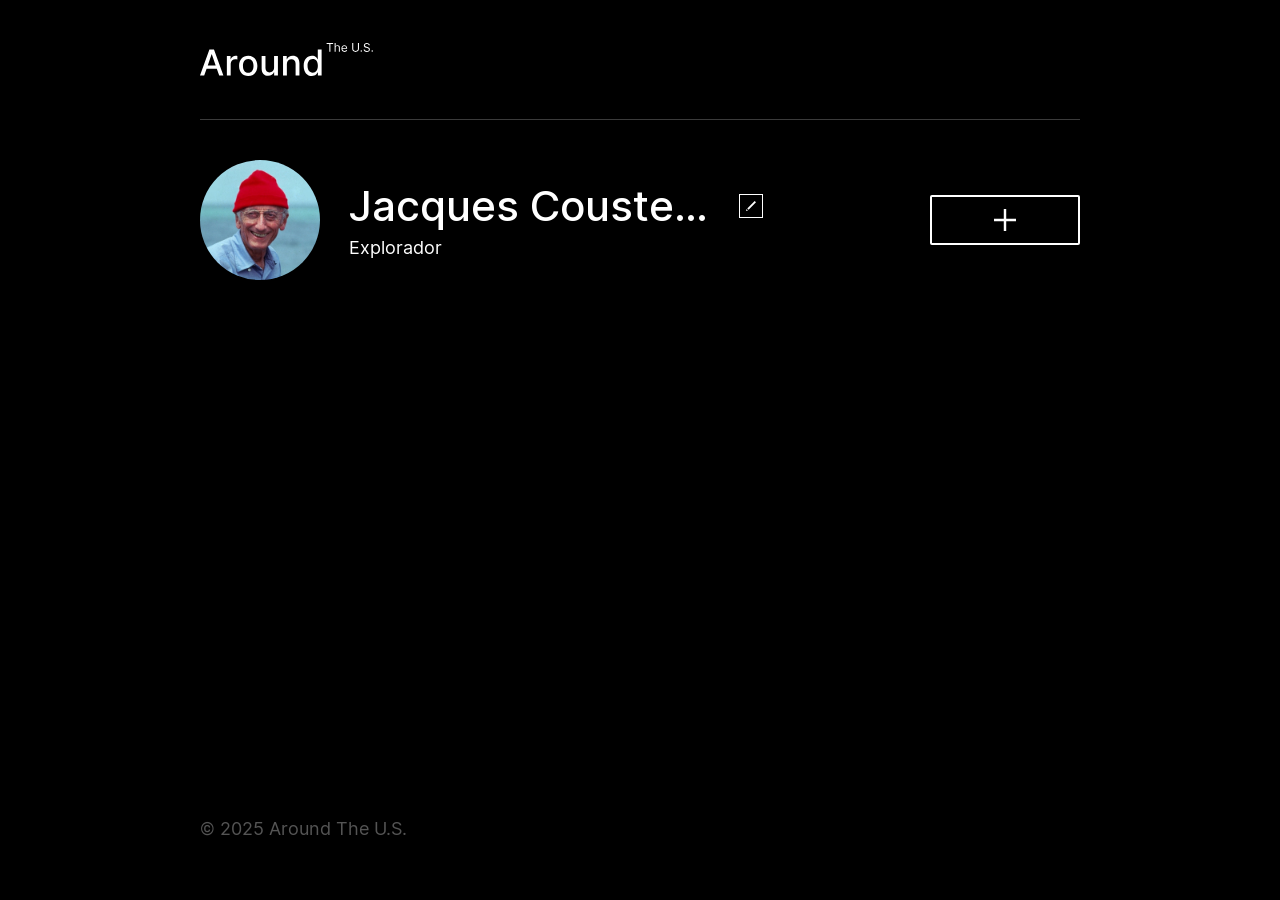
==== index.html @ f2985935 "chore:fix cards readme html" ====
<!doctype html>
<html lang="pt">
  <head>
    <meta charset="UTF-8" />
    <meta content="width=device-width, initial-scale=1.0" name="viewport" />
    <meta content="ie=edge" http-equiv="X-UA-Compatible" />
    <title>Around The U.S.</title>
    <link href="./pages/index.css" rel="stylesheet" />
  </head>
  <body class="page">
    <div class="page__content">
      <header class="header page__section">
        <img
          alt="Logotipo Around The U.S."
          class="logo header__logo"
          src="./images/logo.svg"
        />
      </header>
      <main class="content">
        <section class="profile page__section">
          <img class="profile__image" src="./images/avatar.jpg" alt="Avatar" />
          <div class="profile__info">
            <h1 class="profile__title">Jacques Cousteau</h1>
            <button
              aria-label="Editar perfil"
              class="profile__edit-button"
              type="button"
            ></button>
            <p class="profile__description">Explorador</p>
          </div>
          <button
            aria-label="Adicionar cartão"
            class="profile__add-button"
            type="button"
          ></button>
        </section>
        <section class="cards page__section">
          <ul class="cards__list"></ul>
          <template id="card-template">
            <li class="card">
              <img class="card__image" src="" alt="" />
              <button
                aria-label="Excluir cartão"
                class="card__delete-button"
                type="button"
              ></button>
              <div class="card__description">
                <h2 class="card__title"></h2>
                <button
                  aria-label="Botão de curtir"
                  class="card__like-button"
                  type="button"
                ></button>
              </div>
            </li>
          </template>
        </section>
      </main>
      <footer class="footer page__section">
        <p class="footer__copyright">© 2025 Around The U.S.</p>
      </footer>
      <div class="popup" id="edit-popup">
        <div class="popup__content">
          <button
            aria-label="Fechar pop-up"
            class="popup__close"
            type="button"
          ></button>
          <h3 class="popup__title">Editar perfil</h3>
          <form class="popup__form" id="edit-profile-form">
            <input
              class="popup__input popup__input_type_name"
              name="name"
              placeholder="Nome"
              type="text"
            />
            <input
              class="popup__input popup__input_type_description"
              name="description"
              placeholder="Sobre mim"
              type="text"
            />
            <button class="button popup__button" type="submit">Salvar</button>
          </form>
        </div>
      </div>
      <div class="popup" id="new-card-popup">
        <div class="popup__content">
          <button
            aria-label="Fechar pop-up"
            class="popup__close"
            type="button"
          ></button>
          <h3 class="popup__title">Novo local</h3>
          <form class="popup__form" id="new-card-form">
            <input
              class="popup__input popup__input_type_card-name"
              name="place-name"
              placeholder="Título"
              required
              type="text"
            />
            <input
              class="popup__input popup__input_type_url"
              name="link"
              placeholder="Link de Imagem"
              required
              type="url"
            />
            <button class="button popup__button" type="submit">Criar</button>
          </form>
        </div>
      </div>
      <div class="popup" id="image-popup">
        <div class="popup__content popup__content_content_image">
          <button
            aria-label="Fechar pop-up"
            class="popup__close"
            type="button"
          ></button>
          <img alt="" class="popup__image" src="#" />
          <p class="popup__caption"></p>
        </div>
      </div>
    </div>
    <script src="./scripts/index.js"></script>
  </body>
</html>
---- pages/index.css ----
@import url("../vendor/normalize.css");
@import url("../vendor/fonts.css");

@import url("../blocks/page.css");
@import url("../blocks/header.css");
@import url("../blocks/content.css");
@import url("../blocks/footer.css");
@import url("../blocks/profile.css");
@import url("../blocks/cards.css");
@import url("../blocks/card.css");
@import url("../blocks/popup.css");
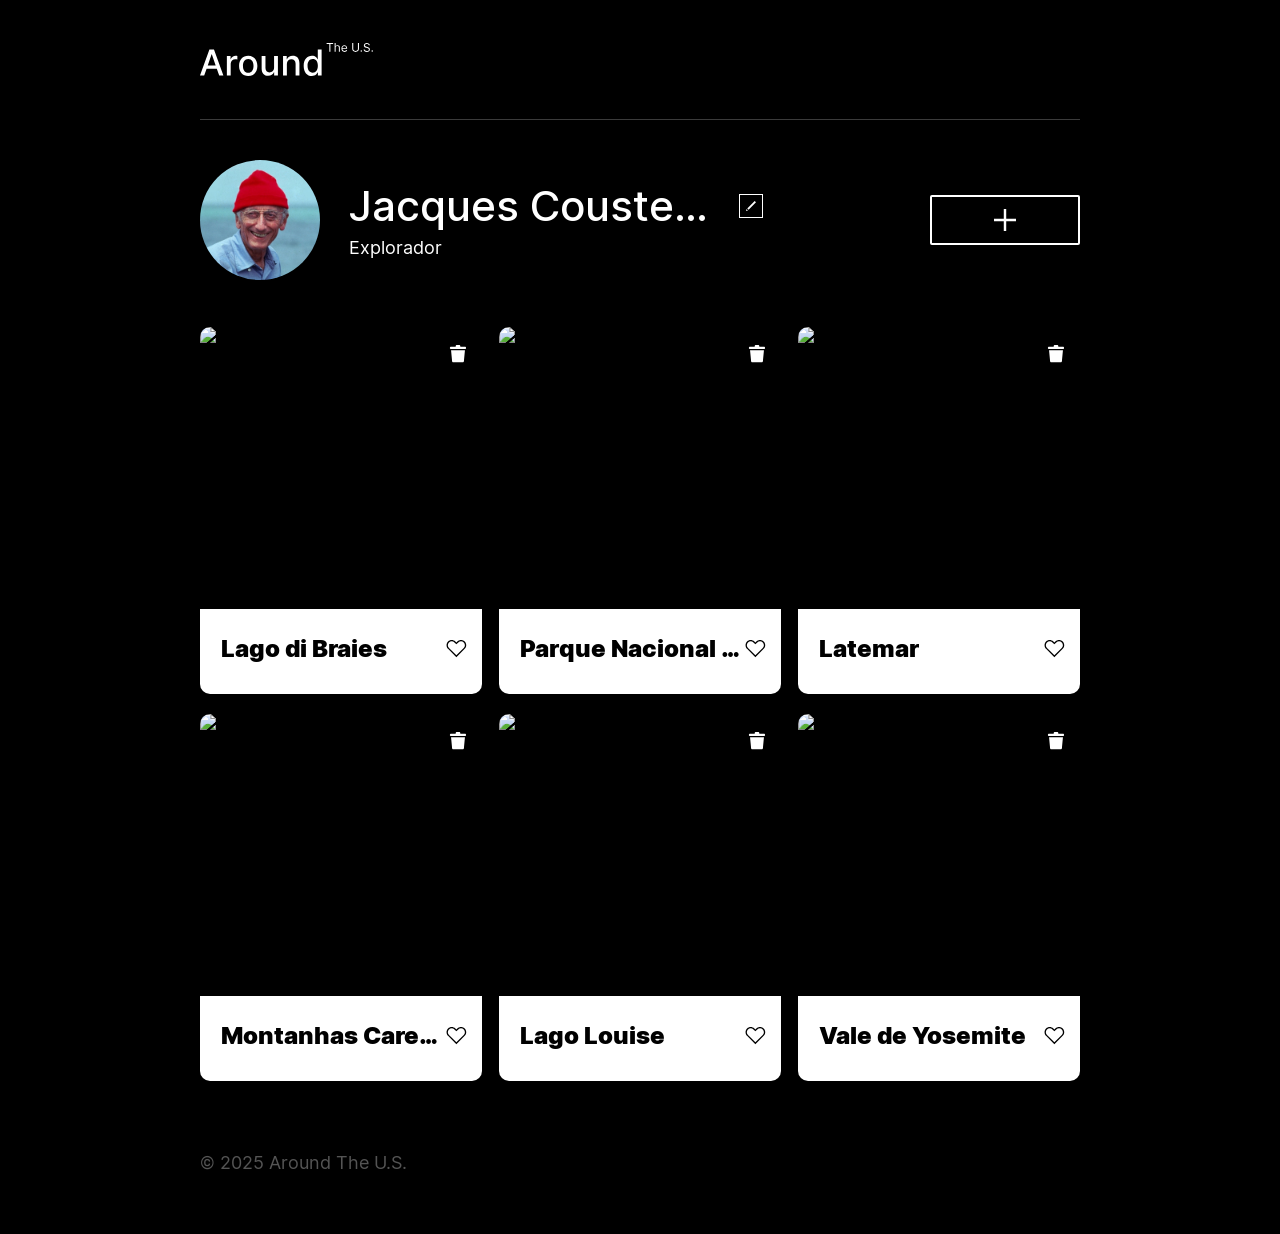
==== commit 225e9ae5: "chore: active inputs and popups" ====
--- a/index.html
+++ b/index.html
@@ -67,20 +67,32 @@
             type="button"
           ></button>
           <h3 class="popup__title">Editar perfil</h3>
-          <form class="popup__form" id="edit-profile-form">
+          <form class="popup__form" id="edit-profile-form" name="edit-form">
             <input
-              class="popup__input popup__input_type_name"
+              class="form__input"
+              id="profile-name"
               name="name"
               placeholder="Nome"
               type="text"
+              required
+              minlength="2"
+              maxlength="40"
             />
+            <span class="form__input-error profile-name-error"></span>
+
             <input
-              class="popup__input popup__input_type_description"
+              class="form__input"
+              id="profile-description"
               name="description"
               placeholder="Sobre mim"
               type="text"
+              required
+              minlength="2"
+              maxlength="200"
             />
-            <button class="button popup__button" type="submit">Salvar</button>
+            <span class="form__input-error profile-description-error"></span>
+
+            <button type="submit" class="form__submit">Salvar</button>
           </form>
         </div>
       </div>
@@ -92,22 +104,30 @@
             type="button"
           ></button>
           <h3 class="popup__title">Novo local</h3>
-          <form class="popup__form" id="new-card-form">
+          <form class="popup__form" id="new-card-form" name="add-form">
             <input
-              class="popup__input popup__input_type_card-name"
-              name="place-name"
+              type="text"
+              class="form__input popup__input_type_card-name"
+              id="add-title"
+              name="title"
               placeholder="Título"
               required
-              type="text"
+              minlength="2"
+              maxlength="30"
             />
+            <span class="form__input-error add-title-error"></span>
+
             <input
-              class="popup__input popup__input_type_url"
-              name="link"
-              placeholder="Link de Imagem"
+              type="url"
+              class="form__input popup__input_type_url"
+              id="add-url"
+              name="url"
+              placeholder="Link da imagem"
               required
-              type="url"
             />
-            <button class="button popup__button" type="submit">Criar</button>
+            <span class="form__input-error add-url-error"></span>
+
+            <button type="submit" class="form__submit">Salvar</button>
           </form>
         </div>
       </div>
--- a/pages/index.css
+++ b/pages/index.css
@@ -1,6 +1,7 @@
 @import url("../vendor/normalize.css");
 @import url("../vendor/fonts.css");
 
+@import url("../blocks/form.css");
 @import url("../blocks/page.css");
 @import url("../blocks/header.css");
 @import url("../blocks/content.css");
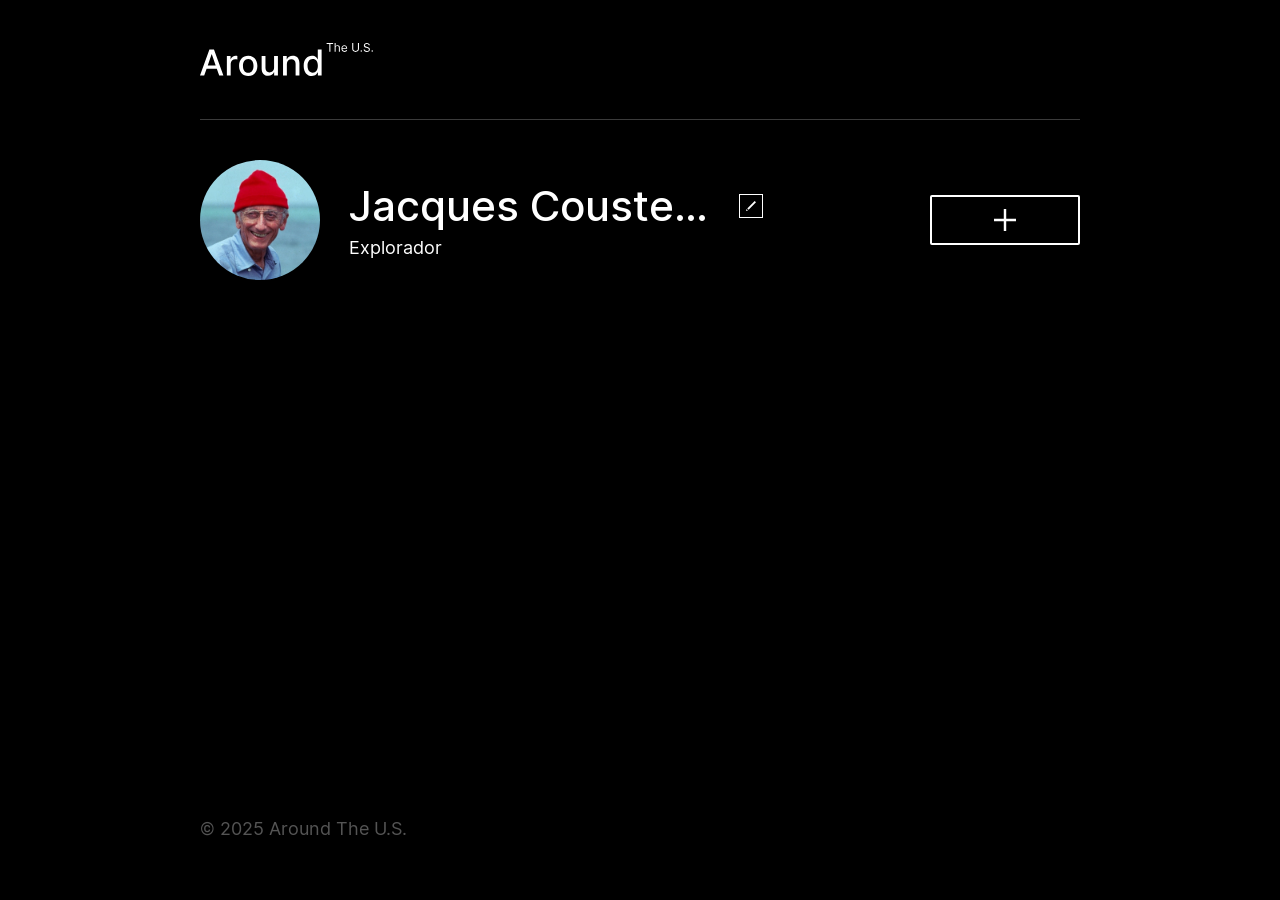
==== commit a15e202c: "add JS" ====
--- a/index.html
+++ b/index.html
@@ -68,31 +68,33 @@
           ></button>
           <h3 class="popup__title">Editar perfil</h3>
           <form class="popup__form" id="edit-profile-form" name="edit-form">
-            <input
-              class="form__input"
-              id="profile-name"
-              name="name"
-              placeholder="Nome"
-              type="text"
-              required
-              minlength="2"
-              maxlength="40"
-            />
-            <span class="form__input-error profile-name-error"></span>
-
-            <input
-              class="form__input"
-              id="profile-description"
-              name="description"
-              placeholder="Sobre mim"
-              type="text"
-              required
-              minlength="2"
-              maxlength="200"
-            />
-            <span class="form__input-error profile-description-error"></span>
-
-            <button type="submit" class="form__submit">Salvar</button>
+            <label class="popup__field">
+              <input
+                class="popup__input"
+                id="profile-name"
+                name="name"
+                placeholder="Nome"
+                type="text"
+                required
+                minlength="2"
+                maxlength="40"
+              />
+              <span class="popup__input-error profile-name-error"></span>
+            </label>
+            <label class="popup__field">
+              <input
+                class="popup__input"
+                id="profile-description"
+                name="description"
+                placeholder="Sobre mim"
+                type="text"
+                required
+                minlength="2"
+                maxlength="200"
+              />
+              <span class="popup__input-error profile-description-error"></span>
+            </label>
+            <button type="submit" class="popup__submit">Salvar</button>
           </form>
         </div>
       </div>
@@ -105,29 +107,33 @@
           ></button>
           <h3 class="popup__title">Novo local</h3>
           <form class="popup__form" id="new-card-form" name="add-form">
-            <input
-              type="text"
-              class="form__input popup__input_type_card-name"
-              id="add-title"
-              name="title"
-              placeholder="Título"
-              required
-              minlength="2"
-              maxlength="30"
-            />
-            <span class="form__input-error add-title-error"></span>
+            <label class="popup__field">
+              <input
+                type="text"
+                class="popup__input"
+                id="add-title"
+                name="title"
+                placeholder="Título"
+                required
+                minlength="2"
+                maxlength="30"
+              />
+              <span class="popup__input-error add-title-error"></span>
+            </label>
 
-            <input
-              type="url"
-              class="form__input popup__input_type_url"
-              id="add-url"
-              name="url"
-              placeholder="Link da imagem"
-              required
-            />
-            <span class="form__input-error add-url-error"></span>
+            <label class="popup__field">
+              <input
+                type="url"
+                class="popup__input popup__input_type_url"
+                id="add-url"
+                name="url"
+                placeholder="Link da imagem"
+                required
+              />
+              <span class="popup__input-error add-url-error"></span>
+            </label>
 
-            <button type="submit" class="form__submit">Salvar</button>
+            <button type="submit" class="popup__submit">Salvar</button>
           </form>
         </div>
       </div>
@@ -143,6 +149,6 @@
         </div>
       </div>
     </div>
-    <script src="./scripts/index.js"></script>
+    <script type="module" src="index.js"></script>
   </body>
 </html>
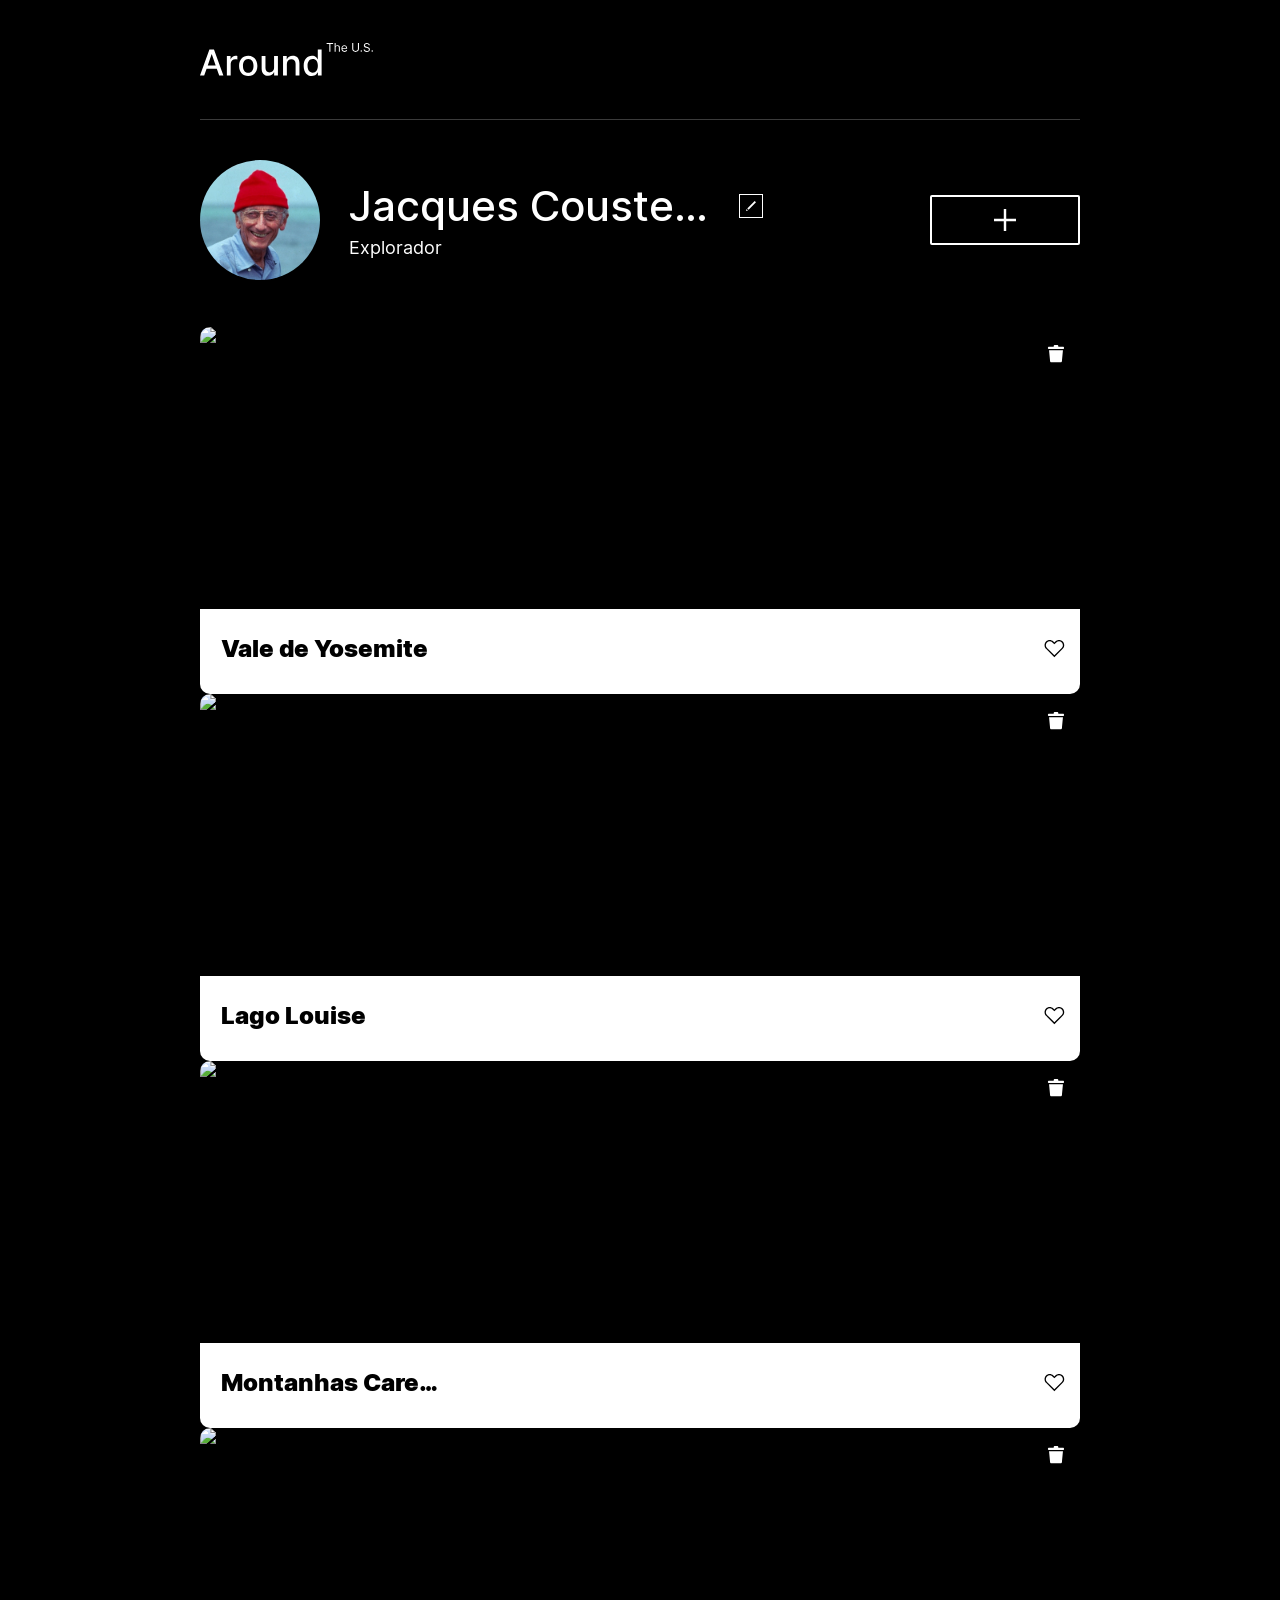
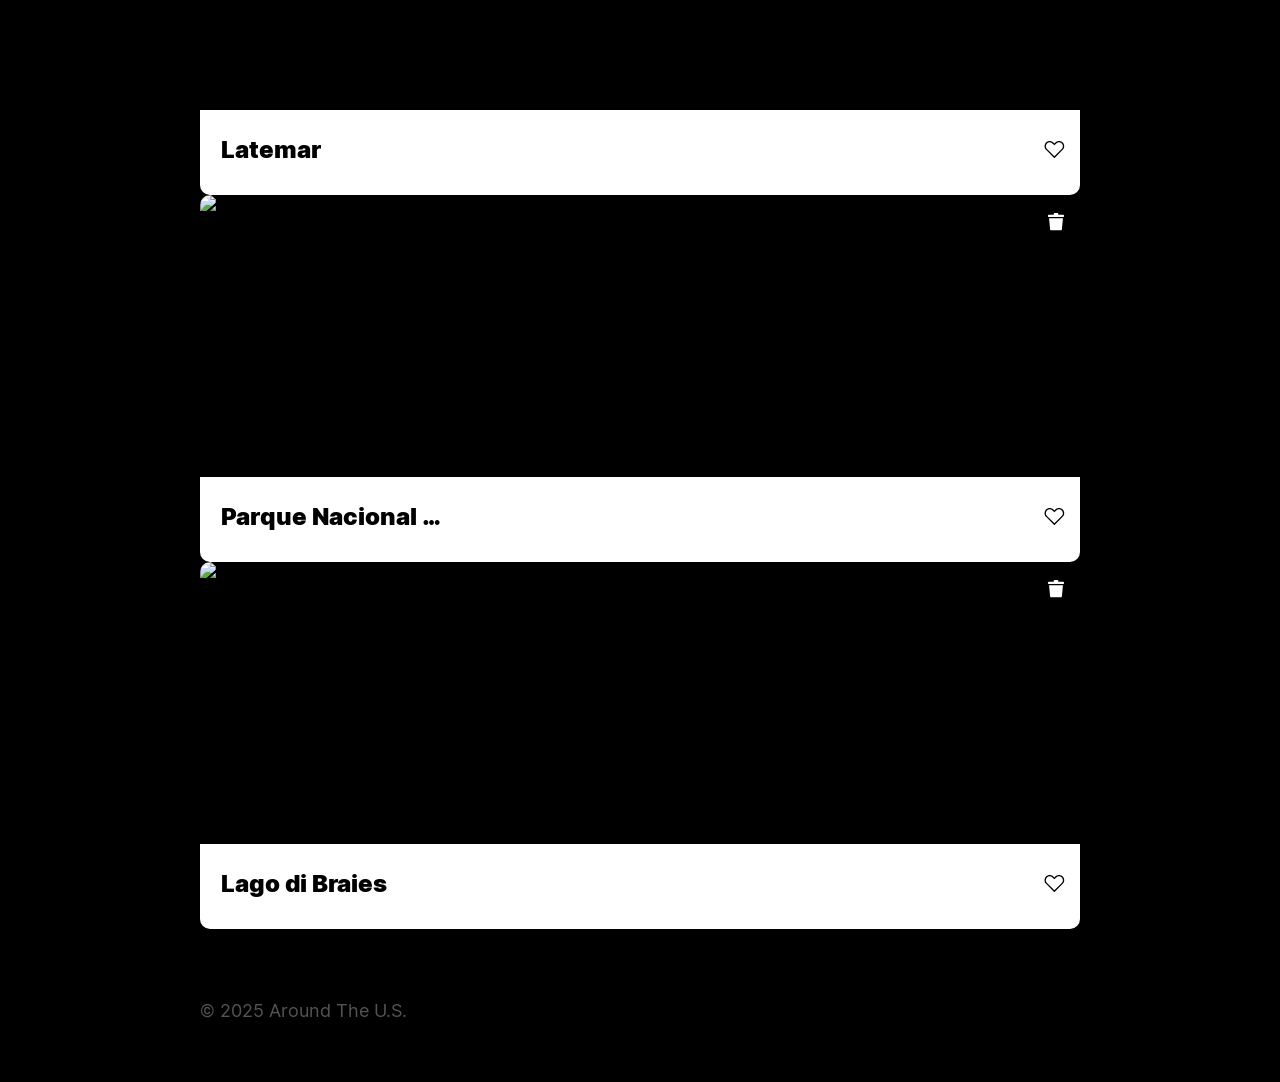
==== commit 648509ff: "fix bugs" ====
--- a/index.html
+++ b/index.html
@@ -149,6 +149,6 @@
         </div>
       </div>
     </div>
-    <script type="module" src="index.js"></script>
+    <script type="module" src="./scripts/index.js"></script>
   </body>
 </html>
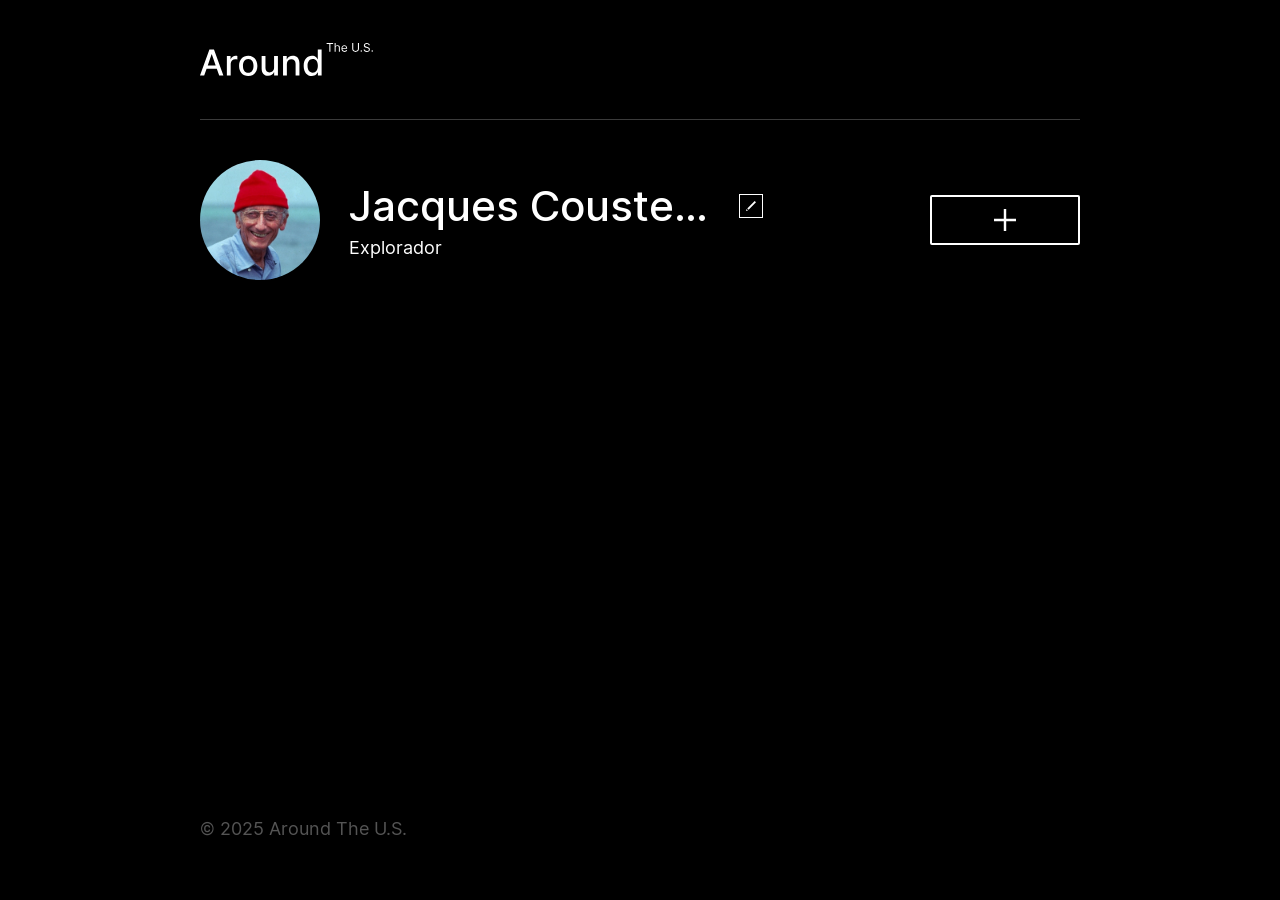
==== commit f77c7d1b: "update" ====
--- a/index.html
+++ b/index.html
@@ -57,7 +57,7 @@
         </section>
       </main>
       <footer class="footer page__section">
-        <p class="footer__copyright">© 2025 Around The U.S.</p>
+        <p class="footer__copyright">&copy; 2025 Around The U.S.</p>
       </footer>
       <div class="popup" id="edit-popup">
         <div class="popup__content">
@@ -149,6 +149,6 @@
         </div>
       </div>
     </div>
-    <script type="module" src="./scripts/index.js"></script>
+    <script type="module" src="scripts/index.js"></script>
   </body>
 </html>
--- a/pages/index.css
+++ b/pages/index.css
@@ -1,7 +1,6 @@
 @import url("../vendor/normalize.css");
 @import url("../vendor/fonts.css");
 
-@import url("../blocks/form.css");
 @import url("../blocks/page.css");
 @import url("../blocks/header.css");
 @import url("../blocks/content.css");
